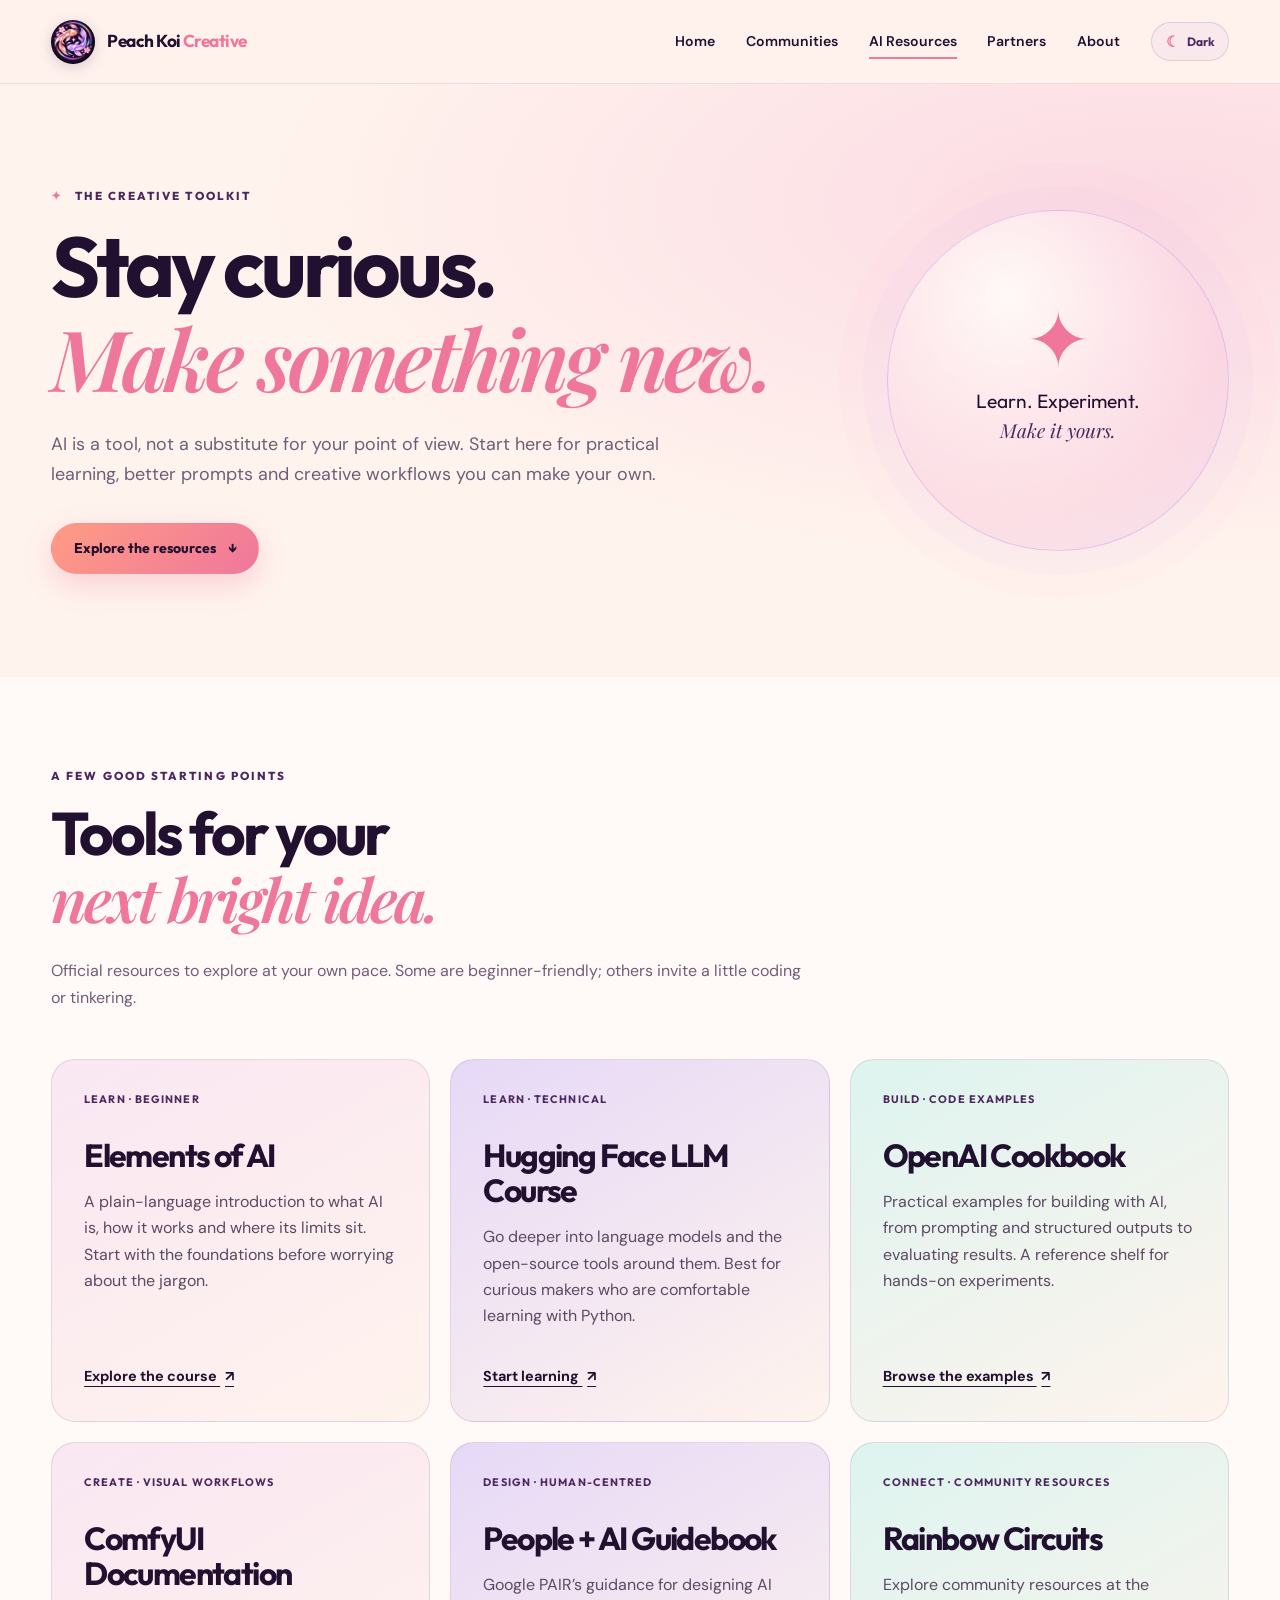
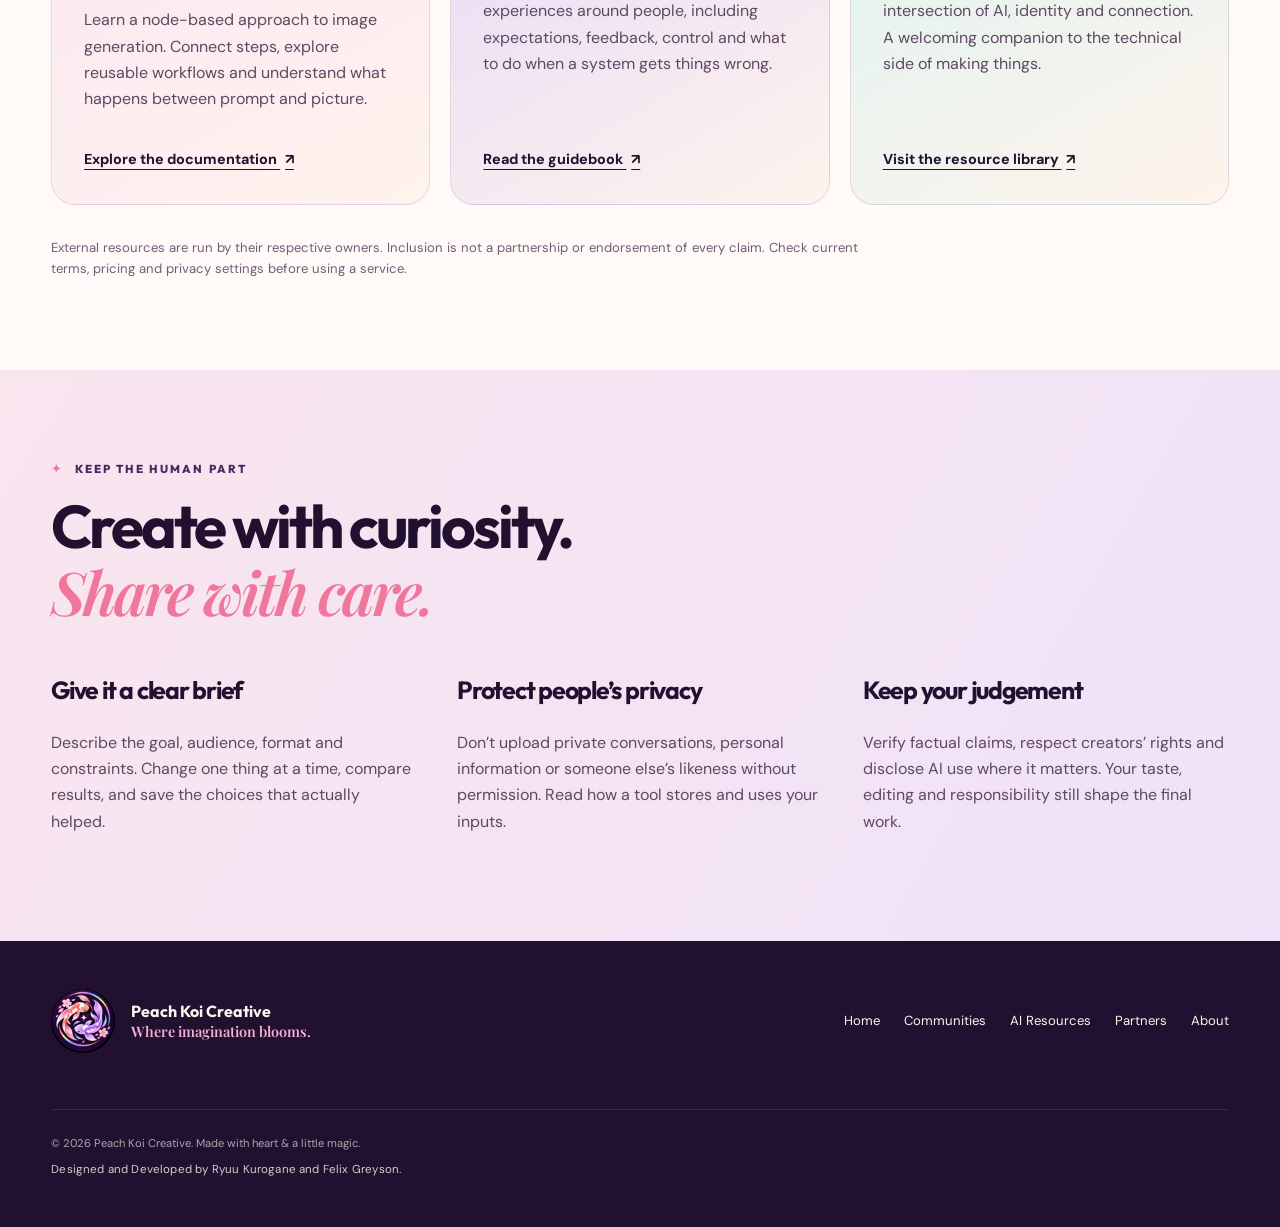
==== ai-resources.html @ c87a922d "Add AI resources and partner pages to the collective site. Remove homepage card numbering and connec" ====
<!doctype html>
<html lang="en">
<head>
  <meta charset="utf-8">
  <meta name="viewport" content="width=device-width, initial-scale=1">
  <meta name="description" content="Explore AI learning, prompting and creative workflow resources selected for curious makers by Peach Koi Creative.">
  <meta name="theme-color" content="#21102f">
  <script>try{document.documentElement.dataset.theme=localStorage.getItem('pk-theme')||(matchMedia('(prefers-color-scheme: dark)').matches?'dark':'light')}catch(e){document.documentElement.dataset.theme='light'}</script>
  <title>AI Resources | Peach Koi Creative</title>
  <link rel="icon" href="assets/images/twin-koi-emblem.jpg" type="image/jpeg">
  <link rel="preconnect" href="https://fonts.googleapis.com">
  <link rel="preconnect" href="https://fonts.gstatic.com" crossorigin>
  <link href="https://fonts.googleapis.com/css2?family=DM+Sans:wght@400;500;600;700&family=Outfit:wght@500;600;700;800&family=Playfair+Display:ital,wght@1,600&display=swap" rel="stylesheet">
  <link rel="stylesheet" href="styles.css">
</head>
<body>
  <a class="skip-link" href="#main">Skip to content</a>
  <div class="site-shell">
    <header class="site-header" data-header>
      <a class="brand" href="index.html" aria-label="Peach Koi Creative home"><img src="assets/images/twin-koi-emblem.jpg" alt="" width="48" height="48"><span>Peach Koi <b>Creative</b></span></a>
      <button class="menu-button" type="button" aria-expanded="false" aria-controls="site-nav" data-menu-button><span class="sr-only">Open navigation</span><span></span><span></span></button>
      <nav id="site-nav" class="site-nav" aria-label="Main navigation" data-nav>
        <a href="index.html">Home</a><a href="communities.html">Communities</a><a class="is-active" aria-current="page" href="ai-resources.html">AI Resources</a><a href="partners.html">Partners</a><a href="index.html#about">About</a><button class="theme-toggle" type="button" data-theme-toggle aria-label="Switch to dark mode"><span data-theme-icon aria-hidden="true">☾</span><span data-theme-label>Dark</span></button>
      </nav>
    </header>
    <main id="main">
      <section class="directory-hero section-pad">
        <div class="directory-intro">
          <p class="eyebrow"><span>✦</span> The creative toolkit</p>
          <h1>Stay curious.<br><em>Make something new.</em></h1>
          <p>AI is a tool, not a substitute for your point of view. Start here for practical learning, better prompts and creative workflows you can make your own.</p>
          <a class="button button-primary" href="#resources">Explore the resources <span aria-hidden="true">↓</span></a>
        </div>
        <div class="directory-emblem" aria-hidden="true"><span>✦</span><p>Learn. Experiment.<br><em>Make it yours.</em></p></div>
      </section>
      <section id="resources" class="resource-section section-pad" aria-labelledby="resource-title">
        <div class="directory-section-heading"><p class="eyebrow">A few good starting points</p><h2 id="resource-title">Tools for your<br><em>next bright idea.</em></h2><p>Official resources to explore at your own pace. Some are beginner-friendly; others invite a little coding or tinkering.</p></div>
        <div class="resource-grid">
          <article class="resource-card"><span class="resource-category">Learn · Beginner</span><h3>Elements of AI</h3><p>A plain-language introduction to what AI is, how it works and where its limits sit. Start with the foundations before worrying about the jargon.</p><a href="https://www.elementsofai.com/" target="_blank" rel="noopener noreferrer">Explore the course <span aria-hidden="true">↗</span><span class="sr-only"> (opens in a new tab)</span></a></article>
          <article class="resource-card"><span class="resource-category">Learn · Technical</span><h3>Hugging Face LLM Course</h3><p>Go deeper into language models and the open-source tools around them. Best for curious makers who are comfortable learning with Python.</p><a href="https://huggingface.co/learn/llm-course/chapter1/1" target="_blank" rel="noopener noreferrer">Start learning <span aria-hidden="true">↗</span><span class="sr-only"> (opens in a new tab)</span></a></article>
          <article class="resource-card"><span class="resource-category">Build · Code examples</span><h3>OpenAI Cookbook</h3><p>Practical examples for building with AI, from prompting and structured outputs to evaluating results. A reference shelf for hands-on experiments.</p><a href="https://cookbook.openai.com/" target="_blank" rel="noopener noreferrer">Browse the examples <span aria-hidden="true">↗</span><span class="sr-only"> (opens in a new tab)</span></a></article>
          <article class="resource-card"><span class="resource-category">Create · Visual workflows</span><h3>ComfyUI Documentation</h3><p>Learn a node-based approach to image generation. Connect steps, explore reusable workflows and understand what happens between prompt and picture.</p><a href="https://docs.comfy.org/" target="_blank" rel="noopener noreferrer">Explore the documentation <span aria-hidden="true">↗</span><span class="sr-only"> (opens in a new tab)</span></a></article>
          <article class="resource-card"><span class="resource-category">Design · Human-centred</span><h3>People + AI Guidebook</h3><p>Google PAIR’s guidance for designing AI experiences around people, including expectations, feedback, control and what to do when a system gets things wrong.</p><a href="https://pair.withgoogle.com/guidebook/" target="_blank" rel="noopener noreferrer">Read the guidebook <span aria-hidden="true">↗</span><span class="sr-only"> (opens in a new tab)</span></a></article>
          <article class="resource-card"><span class="resource-category">Connect · Community resources</span><h3>Rainbow Circuits</h3><p>Explore community resources at the intersection of AI, identity and connection. A welcoming companion to the technical side of making things.</p><a href="https://rainbowcircuits.org/resources/ai/" target="_blank" rel="noopener noreferrer">Visit the resource library <span aria-hidden="true">↗</span><span class="sr-only"> (opens in a new tab)</span></a></article>
        </div>
        <p class="directory-disclaimer">External resources are run by their respective owners. Inclusion is not a partnership or endorsement of every claim. Check current terms, pricing and privacy settings before using a service.</p>
      </section>
      <section class="practice-section section-pad" aria-labelledby="practice-title">
        <p class="eyebrow"><span>✦</span> Keep the human part</p><h2 id="practice-title">Create with curiosity.<br><em>Share with care.</em></h2>
        <div class="practice-grid">
          <article><h3>Give it a clear brief</h3><p>Describe the goal, audience, format and constraints. Change one thing at a time, compare results, and save the choices that actually helped.</p></article>
          <article><h3>Protect people’s privacy</h3><p>Don’t upload private conversations, personal information or someone else’s likeness without permission. Read how a tool stores and uses your inputs.</p></article>
          <article><h3>Keep your judgement</h3><p>Verify factual claims, respect creators’ rights and disclose AI use where it matters. Your taste, editing and responsibility still shape the final work.</p></article>
        </div>
      </section>
    </main>
    <footer class="site-footer section-pad">
      <div class="footer-brand"><img src="assets/images/twin-koi-emblem.jpg" alt="" width="64" height="64"><div><b>Peach Koi Creative</b><span>Where imagination blooms.</span></div></div>
      <div class="footer-links"><a href="index.html">Home</a><a href="communities.html">Communities</a><a href="ai-resources.html">AI Resources</a><a href="partners.html">Partners</a><a href="index.html#about">About</a></div>
      <p>© <span data-year></span> Peach Koi Creative. Made with heart &amp; a little magic.<span class="footer-credit">Designed and Developed by Ryuu Kurogane and Felix Greyson.</span></p>
    </footer>
  </div>
  <script src="script.js"></script>
</body>
</html>
---- styles.css ----
:root {
  --plum: #21102f;
  --aubergine: #4c285f;
  --cream: #fff3ed;
  --peach: #ff9c83;
  --pink: #f6b2d4;
  --wisteria: #c394ea;
  --gold: #ffcb79;
  --mint: #a8f0e6;
  --rose: #ef779c;
  --ink-soft: #725d78;
  --display: "Outfit", sans-serif;
  --serif: "Playfair Display", serif;
  --body: "DM Sans", sans-serif;
  --max: 1320px;
  --pad: clamp(1.25rem, 4vw, 4rem);
}

* { box-sizing: border-box; }
html { scroll-behavior: smooth; }
body { margin: 0; background: var(--plum); color: var(--plum); font-family: var(--body); font-size: 16px; line-height: 1.65; }
img { display: block; max-width: 100%; }
a { color: inherit; }
button, a { -webkit-tap-highlight-color: transparent; }
::selection { background: var(--wisteria); color: var(--plum); }
.site-shell { width: min(100%, 1600px); margin: auto; background: var(--cream); overflow: hidden; }
.section-pad { padding-left: var(--pad); padding-right: var(--pad); }
.sr-only { position: absolute; width: 1px; height: 1px; padding: 0; overflow: hidden; clip: rect(0,0,0,0); white-space: nowrap; border: 0; }
.skip-link { position: fixed; top: 1rem; left: 1rem; z-index: 100; padding: .7rem 1rem; background: white; transform: translateY(-200%); }
.skip-link:focus { transform: none; }

.site-header { position: relative; z-index: 20; height: 84px; padding: 0 var(--pad); display: flex; align-items: center; justify-content: space-between; background: rgba(255,243,237,.94); border-bottom: 1px solid rgba(76,40,95,.1); }
.brand { display: inline-flex; align-items: center; gap: .75rem; text-decoration: none; font-family: var(--display); font-weight: 700; letter-spacing: -.03em; font-size: 1.08rem; }
.brand img { width: 44px; height: 44px; object-fit: cover; border-radius: 50%; box-shadow: 0 3px 14px rgba(76,40,95,.2); }
.brand b { color: var(--rose); }
.site-nav { display: flex; align-items: center; gap: clamp(1rem, 2.4vw, 2.3rem); }
.site-nav a { position: relative; font-size: .88rem; font-weight: 600; text-decoration: none; }
.site-nav a:not(.nav-cta)::after { content: ""; position: absolute; height: 2px; left: 0; right: 100%; bottom: -.35rem; background: var(--rose); transition: right .25s ease; }
.site-nav a:hover::after, .site-nav a.is-active::after { right: 0; }
.nav-cta { padding: .68rem 1rem; color: var(--cream); background: var(--plum); border-radius: 999px; }
.theme-toggle { min-width: 78px; min-height: 39px; padding: .5rem .75rem; display: inline-flex; align-items: center; justify-content: center; gap: .42rem; color: var(--aubergine); background: rgba(195,148,234,.1); border: 1px solid rgba(76,40,95,.14); border-radius: 999px; font: 700 .75rem var(--display); cursor: pointer; transition: color .2s ease, background .2s ease, border-color .2s ease, transform .2s ease; }
.theme-toggle:hover { transform: translateY(-2px); background: rgba(195,148,234,.18); border-color: rgba(76,40,95,.28); }
.theme-toggle:focus-visible { outline: 3px solid var(--rose); outline-offset: 3px; }
.theme-toggle [data-theme-icon] { width: 1rem; color: var(--rose); font-size: .95rem; line-height: 1; }
.menu-button { display: none; background: transparent; border: 0; padding: .5rem; }
.menu-button > span:not(.sr-only) { display: block; width: 24px; height: 2px; margin: 5px; background: var(--plum); transition: .25s ease; }

.eyebrow { margin: 0 0 1rem; color: var(--aubergine); text-transform: uppercase; letter-spacing: .18em; font-family: var(--display); font-size: .72rem; font-weight: 800; }
.eyebrow span { color: var(--rose); margin-right: .45rem; }
h1, h2, h3, p { margin-top: 0; }
h1, h2, h3 { font-family: var(--display); line-height: .98; letter-spacing: -.05em; }
h1 em, h2 em { font-family: var(--serif); font-weight: 600; color: var(--rose); }

.hero { position: relative; min-height: calc(100vh - 84px); min-height: 760px; padding-top: clamp(5rem, 10vh, 8.5rem); padding-bottom: 7rem; display: grid; grid-template-columns: .92fr 1.08fr; gap: clamp(2rem, 5vw, 6rem); align-items: center; background: radial-gradient(circle at 50% 20%, rgba(246,178,212,.25), transparent 25%), var(--cream); }
.hero::before { content: ""; position: absolute; inset: auto 0 0; height: 140px; background: linear-gradient(to top, rgba(195,148,234,.08), transparent); }
.hero-copy { position: relative; z-index: 2; max-width: 650px; padding-left: max(0px, calc((100vw - var(--max)) / 2)); }
.hero h1 { max-width: 760px; margin-bottom: 1.7rem; font-size: clamp(4rem, 7.2vw, 7.4rem); }
.hero-lede { max-width: 550px; color: #5d4963; font-size: clamp(1rem, 1.3vw, 1.2rem); }
.button-row { display: flex; gap: .9rem; margin-top: 2.2rem; flex-wrap: wrap; }
.button { display: inline-flex; align-items: center; justify-content: center; gap: .75rem; min-height: 51px; padding: .75rem 1.35rem; border: 1px solid transparent; border-radius: 999px; font-family: var(--display); font-size: .88rem; font-weight: 700; text-decoration: none; transition: transform .2s ease, box-shadow .2s ease, background .2s ease; }
.button:hover { transform: translateY(-3px); }
.button-primary { background: linear-gradient(135deg, var(--peach), var(--rose)); color: var(--plum); box-shadow: 0 11px 28px rgba(239,119,156,.28); }
.button-ghost { border-color: rgba(76,40,95,.25); }
.button-ghost:hover { background: white; box-shadow: 0 10px 24px rgba(76,40,95,.1); }
.hero-note { position: absolute; right: -1rem; bottom: -5.5rem; display: flex; gap: .8rem; transform: rotate(-4deg); font-family: var(--serif); color: var(--aubergine); line-height: 1.3; }
.sparkle { color: var(--gold); font-size: 1.4rem; }
.hero-art { position: relative; width: min(100%, 740px); justify-self: end; }
.art-frame { position: relative; overflow: hidden; aspect-ratio: 1.34; border-radius: 48% 48% 5rem 5rem; box-shadow: 0 34px 75px rgba(33,16,47,.25); }
.art-frame::after { content: ""; position: absolute; inset: 0; border: 1px solid rgba(255,255,255,.45); border-radius: inherit; }
.art-frame img { width: 100%; height: 100%; object-fit: cover; transform: scale(1.04); }
.floating-seal { position: absolute; left: -3.8rem; bottom: -4rem; width: clamp(115px, 14vw, 185px); aspect-ratio: 1; padding: 7px; background: var(--cream); border-radius: 50%; box-shadow: 0 20px 45px rgba(33,16,47,.28); }
.floating-seal img { width: 100%; height: 100%; object-fit: cover; border-radius: 50%; }
.float-star { position: absolute; color: var(--gold); filter: drop-shadow(0 4px 8px rgba(255,203,121,.4)); }
.star-one { top: -2rem; right: 12%; font-size: 3.2rem; }
.star-two { right: -1rem; bottom: 20%; font-size: 2.3rem; }
.hero-bloom { position: absolute; border-radius: 50%; filter: blur(2px); opacity: .5; }
.bloom-one { width: 220px; height: 220px; top: 7%; left: 36%; background: radial-gradient(circle, var(--pink), transparent 66%); }
.bloom-two { width: 160px; height: 160px; right: -4rem; bottom: 6%; background: radial-gradient(circle, var(--mint), transparent 66%); }
.scroll-cue { position: absolute; z-index: 3; left: var(--pad); bottom: 2rem; display: flex; gap: .8rem; align-items: center; color: var(--ink-soft); font-size: .72rem; font-weight: 600; text-decoration: none; text-transform: uppercase; letter-spacing: .15em; }
.scroll-cue span { position: relative; width: 1px; height: 45px; background: rgba(76,40,95,.25); }
.scroll-cue span::after { content: ""; position: absolute; bottom: 0; left: -2px; width: 5px; height: 5px; background: var(--rose); border-radius: 50%; animation: drift 2s ease-in-out infinite; }
@keyframes drift { 50% { transform: translateY(-35px); } }

.manifesto { padding-top: clamp(6rem, 12vw, 11rem); padding-bottom: clamp(6rem, 12vw, 11rem); background: white; }
.section-kicker { display: flex; align-items: center; gap: 1.2rem; margin-bottom: 4rem; color: var(--ink-soft); }
.section-kicker span { font-family: var(--display); font-size: .75rem; font-weight: 700; }
.section-kicker p { margin: 0; font-family: var(--display); text-transform: uppercase; letter-spacing: .16em; font-size: .72rem; font-weight: 700; }
.section-kicker::after { content: ""; width: 70px; height: 1px; background: var(--pink); }
.manifesto-grid { display: grid; grid-template-columns: 1.25fr .75fr; gap: clamp(3rem, 9vw, 9rem); align-items: end; }
.manifesto h2, .values h2, .preview-copy h2, .closing h2, .collective-note h2 { margin: 0; font-size: clamp(3rem, 5.4vw, 6.2rem); }
.manifesto-copy { max-width: 560px; color: #66566a; font-size: 1.08rem; }
.manifesto-copy p:first-child { color: var(--plum); font-size: 1.25rem; }
.text-link { display: inline-flex; gap: .7rem; align-items: center; margin-top: 1.2rem; color: var(--aubergine); font-weight: 700; text-underline-offset: 5px; text-decoration-color: var(--pink); }

.values { padding-top: clamp(5rem, 9vw, 8rem); padding-bottom: clamp(6rem, 10vw, 10rem); background: var(--cream); }
.section-heading { max-width: 900px; margin-bottom: 4rem; }
.values-grid { display: grid; grid-template-columns: repeat(3, 1fr); gap: 1.25rem; }
.value-card { position: relative; min-height: 410px; padding: 2rem; overflow: hidden; border-radius: 1.75rem; display: flex; flex-direction: column; justify-content: flex-end; box-shadow: inset 0 0 0 1px rgba(76,40,95,.08); }
.value-card::before { content: ""; position: absolute; width: 230px; height: 230px; border: 1px solid rgba(255,255,255,.45); border-radius: 50%; top: -50px; right: -40px; }
.value-icon { position: absolute; top: 2.5rem; right: 2.5rem; font-size: 5.5rem; color: rgba(255,255,255,.6); }
.value-card h3 { position: relative; margin-bottom: 1rem; font-size: 2rem; }
.value-card p { position: relative; max-width: 320px; margin-bottom: 0; color: rgba(33,16,47,.72); }
.value-peach { background: linear-gradient(145deg, #ffc2b0, var(--peach)); }
.value-violet { background: linear-gradient(145deg, #dbc0f4, var(--wisteria)); }
.value-mint { background: linear-gradient(145deg, #d2faf4, var(--mint)); }

.collective-preview { padding-top: clamp(4rem, 8vw, 8rem); padding-bottom: clamp(4rem, 8vw, 8rem); display: grid; grid-template-columns: 1.05fr .95fr; gap: clamp(2rem, 7vw, 7rem); align-items: center; color: var(--cream); background: var(--plum); }
.preview-art { position: relative; }
.preview-art > img { width: 100%; aspect-ratio: 1.28; object-fit: cover; border-radius: 45% 45% 1.5rem 1.5rem; box-shadow: 0 24px 70px rgba(0,0,0,.3); }
.image-caption { position: absolute; right: -2rem; bottom: 1.7rem; padding: 1rem 1.4rem; background: rgba(255,243,237,.92); color: var(--plum); backdrop-filter: blur(8px); border-radius: 1rem; transform: rotate(-3deg); }
.image-caption span, .image-caption em { display: block; }
.image-caption span { font: 700 .7rem var(--display); text-transform: uppercase; letter-spacing: .13em; }
.image-caption em { font: 600 1.1rem var(--serif); color: var(--rose); }
.preview-copy { max-width: 580px; }
.preview-copy .eyebrow { color: var(--pink); }
.preview-copy h2 em { color: var(--peach); }
.preview-copy > p:not(.eyebrow) { max-width: 510px; color: rgba(255,243,237,.73); font-size: 1.08rem; }
.community-mini-list { display: flex; flex-wrap: wrap; gap: .6rem; margin: 1.8rem 0 2rem; }
.community-mini-list span { padding: .35rem .75rem; border: 1px solid rgba(246,178,212,.25); border-radius: 999px; color: var(--pink); font-size: .76rem; }
.button-light { background: var(--cream); color: var(--plum); }

.closing { position: relative; padding-top: clamp(7rem, 13vw, 12rem); padding-bottom: clamp(7rem, 13vw, 12rem); text-align: center; background: radial-gradient(circle at 50% 50%, rgba(246,178,212,.28), transparent 35%), var(--cream); }
.closing::before, .closing::after { content: "✦"; position: absolute; color: var(--wisteria); opacity: .55; }
.closing::before { left: 12%; top: 30%; font-size: 2.5rem; }
.closing::after { right: 14%; bottom: 30%; font-size: 1.7rem; }
.closing-mark { width: 78px; height: 78px; margin: 0 auto 2rem; padding: 4px; background: white; border-radius: 50%; box-shadow: 0 10px 30px rgba(76,40,95,.15); }
.closing-mark img { width: 100%; height: 100%; border-radius: 50%; }
.closing h2 { max-width: 960px; margin: 0 auto 1.5rem; }
.closing > p:not(.eyebrow) { color: var(--ink-soft); }
.closing .button { margin-top: 1.3rem; }

.site-footer { padding-top: 3rem; padding-bottom: 3rem; display: grid; grid-template-columns: 1fr auto; gap: 2rem; align-items: center; color: rgba(255,243,237,.65); background: var(--plum); }
.footer-brand { display: flex; align-items: center; gap: 1rem; color: var(--cream); }
.footer-brand img { border-radius: 50%; }
.footer-brand b, .footer-brand span { display: block; }
.footer-brand b { font: 700 1rem var(--display); }
.footer-brand span { color: var(--pink); font: 600 .9rem var(--serif); }
.footer-links { display: flex; flex-wrap: wrap; gap: 1rem 1.5rem; }
.footer-links a { color: var(--cream); font-size: .82rem; text-decoration: none; }
.site-footer > p { grid-column: 1 / -1; margin: 1.5rem 0 0; padding-top: 1.5rem; border-top: 1px solid rgba(255,255,255,.1); font-size: .7rem; }
.footer-credit { display: block; margin-top: .45rem; color: rgba(255,243,237,.82); font-size: .72rem; letter-spacing: .015em; }

/* Communities */
.communities-hero { position: relative; min-height: 580px; padding-top: clamp(7rem, 13vw, 11rem); padding-bottom: 6rem; display: grid; grid-template-columns: 1.25fr .75fr; gap: 4rem; align-items: end; overflow: hidden; background: linear-gradient(145deg, var(--plum), #321440); color: var(--cream); }
.communities-hero::after { content: ""; position: absolute; width: 340px; height: 340px; border: 1px solid rgba(246,178,212,.13); border-radius: 50%; right: 7%; top: 8%; box-shadow: 0 0 0 50px rgba(195,148,234,.035), 0 0 0 100px rgba(246,178,212,.025); }
.communities-title, .communities-intro { position: relative; z-index: 2; }
.communities-title .eyebrow { color: var(--pink); }
.communities-title h1 { margin: 0; font-size: clamp(4rem, 7.3vw, 7.6rem); }
.communities-title h1 em { color: var(--peach); }
.communities-intro { max-width: 480px; color: rgba(255,243,237,.72); font-size: 1.12rem; }
.hand-note { display: block; margin-top: 2rem; color: var(--pink); font: 600 1.1rem var(--serif); transform: rotate(-3deg); transform-origin: left; }
.community-orbit { position: absolute; border-radius: 50%; filter: blur(2px); }
.orbit-one { width: 300px; height: 300px; background: radial-gradient(circle, rgba(239,119,156,.18), transparent 68%); left: -6%; bottom: -20%; }
.orbit-two { width: 240px; height: 240px; background: radial-gradient(circle, rgba(168,240,230,.1), transparent 68%); right: 22%; top: 10%; }
.community-showcase { padding-top: 1px; padding-bottom: clamp(6rem, 11vw, 10rem); background: #fffaf7; }
.community-feature { display: grid; grid-template-columns: 90px minmax(300px, .92fr) minmax(320px, 1.08fr); gap: clamp(2rem, 5vw, 6rem); align-items: center; min-height: 630px; padding: clamp(5rem, 9vw, 9rem) 0; border-bottom: 1px solid rgba(76,40,95,.12); }
.community-index { height: 75%; display: flex; flex-direction: column; align-items: center; color: var(--ink-soft); }
.community-index span { font: 700 .7rem var(--display); letter-spacing: .16em; }
.community-index i { display: block; flex: 1; width: 1px; min-height: 90px; margin: 1rem 0; background: rgba(76,40,95,.18); }
.community-index small { writing-mode: vertical-rl; transform: rotate(180deg); text-transform: uppercase; letter-spacing: .22em; font: 700 .6rem var(--display); }
.community-visual { position: relative; aspect-ratio: .88; overflow: hidden; display: grid; place-items: center; border-radius: 46% 46% 2rem 2rem; box-shadow: 0 25px 60px rgba(33,16,47,.16); }
.community-visual::before { content: ""; position: absolute; inset: 1.1rem; border: 1px solid rgba(255,255,255,.25); border-radius: inherit; }
.community-visual::after { content: "✦  ·  ✧  ·  ✦"; position: absolute; left: 50%; bottom: 1.6rem; transform: translateX(-50%); white-space: nowrap; color: rgba(255,255,255,.55); letter-spacing: .6rem; font-size: .7rem; }
.community-rainbow { --community-accent: #6d5dcc; }
.community-clover { --community-accent: #2d817d; }
.community-unbinary { --community-accent: #8957a5; }
.community-wayward { --community-accent: #9a6731; }
.community-transmasc { --community-accent: #278ba8; }
.visual-rainbow { background: linear-gradient(145deg, #443175, #1f1542); }
.visual-clover { background: linear-gradient(145deg, #173b58, #08182c 72%); }
.visual-unbinary { background: linear-gradient(145deg, #f0bdde, #8256a0 62%, #3c2458); }
.visual-wayward { background: linear-gradient(145deg, #254452, #071923 58%, #24151e); }
.visual-transmasc { background: linear-gradient(145deg, #b8edf4 0%, #6cc9dd 35%, #f7c6d8 68%, #486c9b 100%); }
.visual-glow { position: absolute; width: 70%; height: 70%; border-radius: 50%; filter: blur(35px); opacity: .45; background: var(--pink); }
.visual-clover .visual-glow { background: var(--mint); }
.visual-unbinary .visual-glow { background: var(--wisteria); }
.visual-wayward .visual-glow { background: var(--gold); }
.visual-transmasc .visual-glow { background: white; }
.visual-word { position: absolute; z-index: 1; bottom: 12%; right: 8%; color: rgba(255,255,255,.07); font: 800 clamp(5rem, 10vw, 9rem)/1 var(--display); letter-spacing: -.08em; }
.community-logo { position: relative; z-index: 2; display: block; width: 74%; height: auto; object-fit: contain; filter: drop-shadow(0 18px 30px rgba(7,10,25,.32)); }
.community-logo-rc { width: 78%; filter: drop-shadow(0 16px 25px rgba(10,4,30,.28)); }
.community-logo-round { border-radius: 50%; box-shadow: 0 18px 38px rgba(5,12,28,.34); }
.transmasc-mark { position: relative; z-index: 2; width: 55%; aspect-ratio: 1; }
.transmasc-mark { border: 3px solid rgba(255,255,255,.82); border-radius: 50%; box-shadow: 0 0 42px rgba(255,255,255,.35), inset 0 0 30px rgba(255,255,255,.18); }
.transmasc-mark span { position: absolute; inset: 22%; border: 2px solid white; border-radius: 50%; background: rgba(72,108,155,.2); }
.transmasc-mark i { position: absolute; width: 46%; height: 3px; right: -20%; top: 16%; background: white; transform: rotate(-45deg); transform-origin: left center; box-shadow: 0 0 14px rgba(255,255,255,.5); }
.transmasc-mark i::before, .transmasc-mark i::after { content: ""; position: absolute; width: 18px; height: 3px; right: -2px; background: white; transform-origin: right center; }
.transmasc-mark i::before { transform: rotate(45deg); }
.transmasc-mark i::after { transform: rotate(-45deg); }
.transmasc-mark b { position: absolute; left: 50%; top: 50%; transform: translate(-50%,-50%); color: white; font-size: 2rem; }
.community-content { max-width: 560px; }
.community-type { margin-bottom: 1rem; color: var(--community-accent, var(--rose)); text-transform: uppercase; letter-spacing: .17em; font: 800 .7rem var(--display); }
.community-content h2 { margin-bottom: 1.5rem; font-size: clamp(3.5rem, 6vw, 6.5rem); }
.community-transmasc h2 { font-size: clamp(3.2rem, 5.5vw, 6rem); }
.community-content > p:not(.community-type) { color: #6a586e; font-size: 1.08rem; }
.community-tags { display: flex; flex-wrap: wrap; gap: .5rem; list-style: none; padding: 0; margin: 1.7rem 0 2.2rem; }
.community-tags li { padding: .34rem .7rem; border: 1px solid color-mix(in srgb, var(--community-accent, var(--aubergine)) 28%, transparent); border-radius: 999px; color: var(--community-accent, var(--aubergine)); background: color-mix(in srgb, var(--community-accent, var(--cream)) 7%, white); font-size: .72rem; font-weight: 600; }
.community-link { display: inline-flex; gap: .8rem; align-items: center; color: var(--community-accent, var(--plum)); font-family: var(--display); font-weight: 700; text-decoration-thickness: 1px; text-underline-offset: 5px; text-decoration-color: color-mix(in srgb, var(--community-accent, var(--pink)) 55%, transparent); }
.community-link-muted { color: var(--ink-soft); text-decoration: none; font-family: var(--serif); }
.collective-note { padding-top: clamp(6rem, 10vw, 10rem); padding-bottom: clamp(6rem, 10vw, 10rem); display: grid; grid-template-columns: minmax(220px, .55fr) 1.45fr; gap: clamp(3rem, 8vw, 8rem); align-items: center; background: var(--pink); }
.collective-note img { width: 100%; aspect-ratio: 1; object-fit: cover; border-radius: 50%; box-shadow: 0 25px 60px rgba(76,40,95,.2); }
.collective-note > div { max-width: 800px; }
.collective-note h2 em { color: var(--aubergine); }
.collective-note > div > p:last-child { max-width: 630px; margin-top: 2rem; color: rgba(33,16,47,.7); font-size: 1.08rem; }

.reveal { opacity: 0; transform: translateY(26px); transition: opacity .7s ease, transform .7s cubic-bezier(.2,.7,.2,1); }
.reveal-delay-sm { transition-delay: .1s; }.reveal-delay { transition-delay: .2s; }
.reveal.is-visible { opacity: 1; transform: none; }
@media (prefers-reduced-motion: reduce) { html { scroll-behavior: auto; } .reveal { opacity: 1; transform: none; transition: none; } .scroll-cue span::after { animation: none; } }

@media (max-width: 960px) {
  .site-header { height: 74px; }
  .menu-button { display: block; position: relative; z-index: 3; }
  .site-nav { position: absolute; inset: 74px 0 auto; padding: 1.5rem var(--pad) 2rem; display: none; flex-direction: column; align-items: stretch; gap: 1.2rem; background: var(--cream); box-shadow: 0 18px 35px rgba(33,16,47,.12); }
  .site-nav.is-open { display: flex; }
  .site-nav .nav-cta { text-align: center; }
  .menu-button[aria-expanded="true"] span:nth-child(2) { transform: translateY(3.5px) rotate(45deg); }
  .menu-button[aria-expanded="true"] span:nth-child(3) { transform: translateY(-3.5px) rotate(-45deg); }
  .hero { min-height: auto; grid-template-columns: 1fr; padding-top: 5rem; padding-bottom: 8rem; }
  .hero-copy { padding-left: 0; }
  .hero-art { width: 88%; margin-top: 2rem; }
  .hero-note { position: static; margin-top: 2.5rem; }
  .floating-seal { left: -1.5rem; bottom: -2.5rem; }
  .scroll-cue { display: none; }
  .manifesto-grid, .collective-preview, .communities-hero { grid-template-columns: 1fr; }
  .manifesto-copy { margin-left: auto; }
  .values-grid { grid-template-columns: 1fr 1fr; }
  .value-card:last-child { grid-column: 1 / -1; min-height: 320px; }
  .collective-preview { padding-top: 7rem; }
  .preview-art { width: 90%; }
  .preview-copy { padding-top: 2rem; }
  .communities-hero { min-height: 640px; gap: 2rem; }
  .communities-intro { margin-left: auto; }
  .community-feature { grid-template-columns: 55px 1fr; gap: 2rem; }
  .community-visual { grid-column: 2; max-width: 560px; }
  .community-content { grid-column: 2; }
  .community-index { grid-row: 1 / 3; }
}

@media (max-width: 640px) {
  :root { --pad: 1.15rem; }
  .brand span { font-size: .96rem; }
  .brand img { width: 39px; height: 39px; }
  .hero { padding-top: 4.2rem; }
  .hero h1 { font-size: clamp(3.4rem, 18vw, 5.1rem); }
  .hero-art { width: 100%; }
  .art-frame { border-radius: 44% 44% 2.5rem 2.5rem; aspect-ratio: 1.04; }
  .floating-seal { width: 110px; }
  .manifesto-grid { gap: 2.5rem; }
  .manifesto h2, .values h2, .preview-copy h2, .closing h2, .collective-note h2 { font-size: clamp(2.8rem, 14vw, 4.2rem); }
  .values-grid { grid-template-columns: 1fr; }
  .value-card, .value-card:last-child { grid-column: auto; min-height: 340px; }
  .preview-art { width: 100%; }
  .image-caption { right: .5rem; bottom: -1.5rem; }
  .site-footer { grid-template-columns: 1fr; }
  .footer-links { flex-wrap: wrap; }
  .communities-hero { min-height: 580px; padding-top: 6rem; }
  .communities-title h1 { font-size: clamp(3.5rem, 17vw, 5.3rem); }
  .community-feature { grid-template-columns: 1fr; padding: 5rem 0; }
  .community-index { height: auto; grid-row: auto; flex-direction: row; justify-content: flex-start; }
  .community-index i { flex: 0 0 50px; min-height: 1px; height: 1px; margin: 0 .8rem; }
  .community-index small { writing-mode: horizontal-tb; transform: none; }
  .community-visual, .community-content { grid-column: 1; }
  .community-content h2 { font-size: clamp(3.4rem, 17vw, 5rem); }
  .collective-note { grid-template-columns: 1fr; }
  .collective-note img { width: 65%; max-width: 300px; margin: auto; }
}

/* Dark theme */
html[data-theme="dark"] { color-scheme: dark; }
html[data-theme="dark"] body { background: #09040e; color: #fff3ed; }
html[data-theme="dark"] .site-shell { background: #14091f; }
html[data-theme="dark"] .skip-link { color: #14091f; background: var(--cream); }
html[data-theme="dark"] .site-header { color: var(--cream); background: rgba(20,9,31,.95); border-bottom-color: rgba(246,178,212,.13); box-shadow: 0 10px 34px rgba(0,0,0,.12); }
html[data-theme="dark"] .brand img { box-shadow: 0 3px 18px rgba(195,148,234,.28); }
html[data-theme="dark"] .site-nav a { color: var(--cream); }
html[data-theme="dark"] .nav-cta { color: #21102f; background: linear-gradient(135deg, var(--peach), var(--pink)); }
html[data-theme="dark"] .theme-toggle { color: var(--pink); background: rgba(195,148,234,.12); border-color: rgba(246,178,212,.22); }
html[data-theme="dark"] .theme-toggle:hover { background: rgba(195,148,234,.22); border-color: rgba(246,178,212,.38); }
html[data-theme="dark"] .theme-toggle [data-theme-icon] { color: var(--gold); }
html[data-theme="dark"] .menu-button > span:not(.sr-only) { background: var(--cream); }
html[data-theme="dark"] h1,
html[data-theme="dark"] h2,
html[data-theme="dark"] h3 { color: var(--cream); }
html[data-theme="dark"] .eyebrow { color: var(--pink); }

html[data-theme="dark"] .hero { background: radial-gradient(circle at 42% 18%, rgba(239,119,156,.18), transparent 29%), radial-gradient(circle at 100% 80%, rgba(168,240,230,.08), transparent 28%), #14091f; }
html[data-theme="dark"] .hero::before { background: linear-gradient(to top, rgba(195,148,234,.08), transparent); }
html[data-theme="dark"] .hero-lede { color: #d8c7dd; }
html[data-theme="dark"] .button-ghost { color: var(--cream); border-color: rgba(246,178,212,.28); }
html[data-theme="dark"] .button-ghost:hover { background: rgba(246,178,212,.1); box-shadow: 0 10px 24px rgba(0,0,0,.2); }
html[data-theme="dark"] .hero-note { color: var(--pink); }
html[data-theme="dark"] .floating-seal { background: #21102f; box-shadow: 0 20px 45px rgba(0,0,0,.42); }
html[data-theme="dark"] .scroll-cue { color: #bfaec5; }
html[data-theme="dark"] .scroll-cue span { background: rgba(246,178,212,.25); }

html[data-theme="dark"] .manifesto { background: #1a0d26; }
html[data-theme="dark"] .section-kicker { color: #bba8c1; }
html[data-theme="dark"] .manifesto-copy { color: #cdbdd2; }
html[data-theme="dark"] .manifesto-copy p:first-child { color: var(--cream); }
html[data-theme="dark"] .text-link { color: var(--pink); }

html[data-theme="dark"] .values { background: #14091f; }
html[data-theme="dark"] .value-card { color: var(--cream); box-shadow: inset 0 0 0 1px rgba(255,255,255,.1), 0 18px 46px rgba(0,0,0,.17); }
html[data-theme="dark"] .value-card p { color: rgba(255,243,237,.72); }
html[data-theme="dark"] .value-peach { background: linear-gradient(145deg, #743344, #3c182e 72%); }
html[data-theme="dark"] .value-violet { background: linear-gradient(145deg, #55346f, #2a173d 72%); }
html[data-theme="dark"] .value-mint { background: linear-gradient(145deg, #24585c, #152f3c 72%); }
html[data-theme="dark"] .value-icon { color: rgba(255,255,255,.18); }

html[data-theme="dark"] .collective-preview { background: #0e0717; }
html[data-theme="dark"] .image-caption { color: var(--cream); background: rgba(33,16,47,.9); border: 1px solid rgba(246,178,212,.16); }
html[data-theme="dark"] .button-light { color: #21102f; background: var(--cream); }

html[data-theme="dark"] .closing { background: radial-gradient(circle at 50% 50%, rgba(239,119,156,.17), transparent 38%), #180b24; }
html[data-theme="dark"] .closing-mark { background: #21102f; box-shadow: 0 10px 30px rgba(0,0,0,.35); }
html[data-theme="dark"] .closing > p:not(.eyebrow) { color: #c9b8ce; }
html[data-theme="dark"] .site-footer { background: #09040e; }

html[data-theme="dark"] .communities-hero { background: linear-gradient(145deg, #100719, #291038); }
html[data-theme="dark"] .community-showcase { background: #14091f; }
html[data-theme="dark"] .community-feature { border-bottom-color: rgba(246,178,212,.11); }
html[data-theme="dark"] .community-index { color: #ab97b2; }
html[data-theme="dark"] .community-index i { background: rgba(246,178,212,.18); }
html[data-theme="dark"] .community-visual { box-shadow: 0 25px 65px rgba(0,0,0,.35); }
html[data-theme="dark"] .community-content > p:not(.community-type) { color: #cdbdd2; }
html[data-theme="dark"] .community-rainbow { --community-accent: #b9a8ff; }
html[data-theme="dark"] .community-clover { --community-accent: #84e2d6; }
html[data-theme="dark"] .community-unbinary { --community-accent: #d9a6f2; }
html[data-theme="dark"] .community-wayward { --community-accent: #efbd76; }
html[data-theme="dark"] .community-transmasc { --community-accent: #83dced; }
html[data-theme="dark"] .community-tags li { background: color-mix(in srgb, var(--community-accent) 10%, #14091f); border-color: color-mix(in srgb, var(--community-accent) 36%, transparent); }
html[data-theme="dark"] .collective-note { color: var(--cream); background: linear-gradient(135deg, #5b2147, #32173f 58%, #1c263d); }
html[data-theme="dark"] .collective-note h2 em { color: var(--pink); }
html[data-theme="dark"] .collective-note > div > p:last-child { color: rgba(255,243,237,.72); }

@media (max-width: 960px) {
  html[data-theme="dark"] .site-nav { background: #180b24; box-shadow: 0 18px 35px rgba(0,0,0,.3); }
  .theme-toggle { width: 100%; }
}

@media (prefers-reduced-motion: no-preference) {
  body, .site-shell, .site-header, .hero, .manifesto, .values, .closing, .community-showcase, .collective-note, .site-footer, .site-nav, .value-card { transition: background-color .28s ease, background .28s ease, color .28s ease, border-color .28s ease; }
}

/* Resource library and partner profiles */
.directory-hero { display: grid; grid-template-columns: 1.5fr .65fr; gap: 3rem; align-items: center; padding-top: clamp(4rem, 8vw, 8rem); padding-bottom: clamp(4rem, 8vw, 8rem); background: radial-gradient(ellipse at 90% 20%, #f6b2d460, transparent 55%), var(--cream); }
.directory-intro { max-width: 900px; }
.directory-intro h1 { font-size: clamp(3.5rem, 6.6vw, 7rem); line-height: 1.07; margin-bottom: 1.5rem; }
.directory-intro > p:not(.eyebrow) { max-width: 55ch; color: var(--ink-soft); font-size: 1.12rem; }
.directory-intro .button { margin-top: 1rem; }
.directory-emblem { aspect-ratio: 1; display: flex; flex-direction: column; align-items: center; justify-content: center; text-align: center; border-radius: 50%; border: 1px solid #c394ea66; box-shadow: 0 0 0 1.5rem #c394ea0c, 0 0 0 3rem #f6b2d40d; background: radial-gradient(circle at 35% 25%, #fff9f6, #f6b2d447 65%, #c394ea30); }
.directory-emblem > span { color: var(--rose); font-size: clamp(3rem, 6vw, 6rem); line-height: 1.2; }
.directory-emblem p { font-family: var(--display); font-size: clamp(1rem, 1.5vw, 1.6rem); line-height: 1.5; }
.directory-emblem em { font-family: var(--serif); color: var(--aubergine); }
.resource-section, .partner-section { padding-block: clamp(4rem, 7vw, 7rem); background: #fffaf7; }
.directory-section-heading { max-width: 750px; margin-bottom: 3rem; }
.directory-section-heading h2, .practice-section h2 { font-size: clamp(2.6rem, 4.7vw, 5rem); line-height: 1.08; margin-bottom: 1.5rem; }
.directory-section-heading > p:last-child, .directory-disclaimer { color: var(--ink-soft); }
.resource-grid { display: grid; grid-template-columns: repeat(3, minmax(0, 1fr)); gap: 1.25rem; }
.resource-card { padding: clamp(1.4rem, 2.5vw, 2.3rem); border: 1px solid #4c285f20; border-radius: 1.5rem; display: flex; flex-direction: column; background: linear-gradient(150deg, #f9e7f2, #fff3ed); }
.resource-card:nth-child(3n + 2) { background: linear-gradient(150deg, #e6d9f7, #fff3ed); }
.resource-card:nth-child(3n) { background: linear-gradient(150deg, #ddf4ef, #fff3ed); }
.resource-category { font: 700 .68rem var(--display); letter-spacing: .1em; text-transform: uppercase; color: var(--aubergine); margin-bottom: 2rem; }
.resource-card h3 { font-size: clamp(1.65rem, 2.5vw, 2.3rem); line-height: 1.1; margin-bottom: 1rem; }
.resource-card p { color: #5d4963; }
.resource-card a { margin-top: auto; padding-top: 1.2rem; font-size: .9rem; font-weight: 700; text-underline-offset: .3rem; }
.resource-card a span[aria-hidden] { margin-left: .3rem; }
.directory-disclaimer { max-width: 90ch; font-size: .82rem; margin: 2rem 0 0; }
.practice-section { padding-block: clamp(4rem, 7vw, 7rem); background: linear-gradient(120deg, #f9e5ee, #efe2f8); }
.practice-grid { display: grid; grid-template-columns: repeat(3, minmax(0, 1fr)); gap: 2.5rem; margin-top: 3rem; }
.practice-grid h3 { font-size: 1.55rem; line-height: 1.2; }
.practice-grid p, .practice-lede { color: #5d4963; }
.practice-lede { max-width: 65ch; }
.partner-profile { display: grid; grid-template-columns: .85fr 1.15fr; gap: clamp(2.5rem, 6vw, 6rem); align-items: center; }
.partner-monogram { aspect-ratio: .95; border-radius: 45% 45% 2rem 2rem; padding: 2rem; display: flex; flex-direction: column; justify-content: center; align-items: center; text-align: center; color: var(--cream); background: radial-gradient(circle at 25% 25%, #c394ea88, transparent 50%), linear-gradient(135deg, #4c285f, #21102f); box-shadow: inset 0 0 0 1px #c394ea77; }
.partner-monogram > span { font: 600 italic clamp(5rem, 14vw, 12rem) var(--serif); line-height: 1.25; color: var(--pink); }
.partner-monogram small { max-width: 24ch; font-family: var(--display); font-size: .8rem; letter-spacing: .12em; text-transform: uppercase; }
.partner-copy h2 { font-size: clamp(3rem, 5vw, 5.5rem); margin-bottom: 1.5rem; }
.partner-copy p:not(.eyebrow) { color: #5d4963; }
.partner-copy .partner-lede { font-size: 1.35rem; line-height: 1.4; font-family: var(--display); }
.partner-tags { display: flex; flex-wrap: wrap; gap: .5rem; list-style: none; padding: 0; margin: 1.8rem 0 2rem; }
.partner-tags li { border-radius: 999px; padding: .35rem .8rem; font-size: .78rem; border: 1px solid #4c285f25; color: var(--aubergine); background: #c394ea18; }
.directory-hero a:focus-visible, .resource-section a:focus-visible, .partner-section a:focus-visible { outline: 3px solid var(--rose); outline-offset: 5px; }
html[data-theme="dark"] .directory-hero { background: radial-gradient(ellipse at 90% 20%, #70355260, transparent 55%), #14091f; }
html[data-theme="dark"] .directory-intro > p:not(.eyebrow), html[data-theme="dark"] .directory-section-heading > p:last-child, html[data-theme="dark"] .directory-disclaimer { color: #cdbdd3; }
html[data-theme="dark"] .directory-emblem { background: radial-gradient(circle at 35% 25%, #4c285f, #21102f); }
html[data-theme="dark"] .directory-emblem em { color: var(--pink); }
html[data-theme="dark"] .resource-section, html[data-theme="dark"] .partner-section { background: #1b0e27; }
html[data-theme="dark"] .resource-card { background: linear-gradient(150deg, #3c2139, #24132f); border-color: #c394ea35; }
html[data-theme="dark"] .resource-card:nth-child(3n + 2) { background: linear-gradient(150deg, #34224c, #24132f); }
html[data-theme="dark"] .resource-card:nth-child(3n) { background: linear-gradient(150deg, #1c3839, #24132f); }
html[data-theme="dark"] .resource-category, html[data-theme="dark"] .resource-card a { color: var(--pink); }
html[data-theme="dark"] .resource-card p, html[data-theme="dark"] .practice-grid p, html[data-theme="dark"] .practice-lede, html[data-theme="dark"] .partner-copy p:not(.eyebrow) { color: #d3c4d9; }
html[data-theme="dark"] .practice-section { background: linear-gradient(120deg, #321b32, #271633); }
html[data-theme="dark"] .partner-tags li { color: var(--pink); border-color: #c394ea55; }
@media (max-width: 1100px) and (min-width: 961px) { .site-nav { gap: 1rem; } }
@media (max-width: 960px) {
  .directory-hero { grid-template-columns: 1fr; }
  .directory-emblem { display: none; }
  .resource-grid { grid-template-columns: repeat(2, minmax(0, 1fr)); }
  .partner-profile { gap: 2rem; }
  .practice-grid { gap: 1.5rem; }
}
@media (max-width: 640px) {
  .directory-intro h1 { font-size: clamp(3rem, 12vw, 4.7rem); }
  .resource-grid, .practice-grid, .partner-profile { grid-template-columns: 1fr; }
  .partner-monogram { max-width: 360px; width: 100%; justify-self: center; }
  .partner-monogram > span { font-size: 7rem; }
  .resource-category { margin-bottom: 1.25rem; }
  .partner-copy h2 { font-size: 3rem; }
}
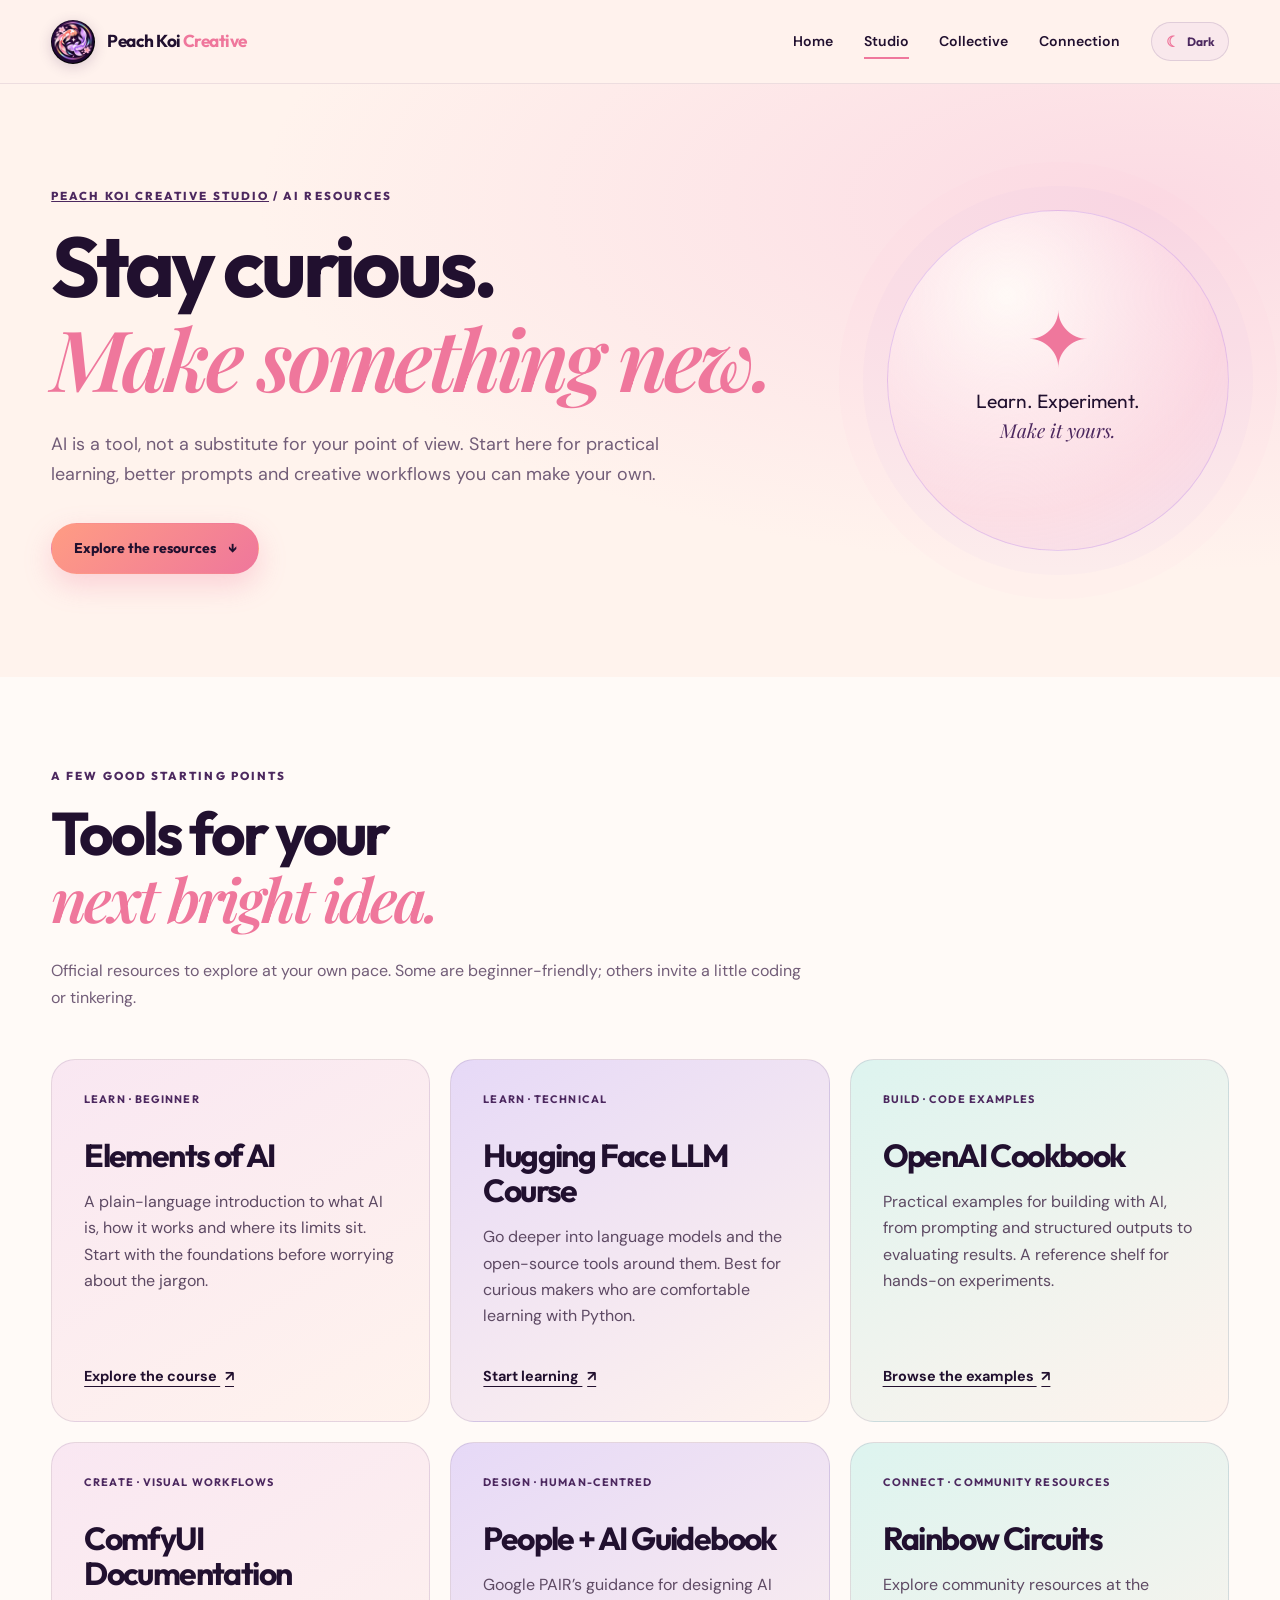
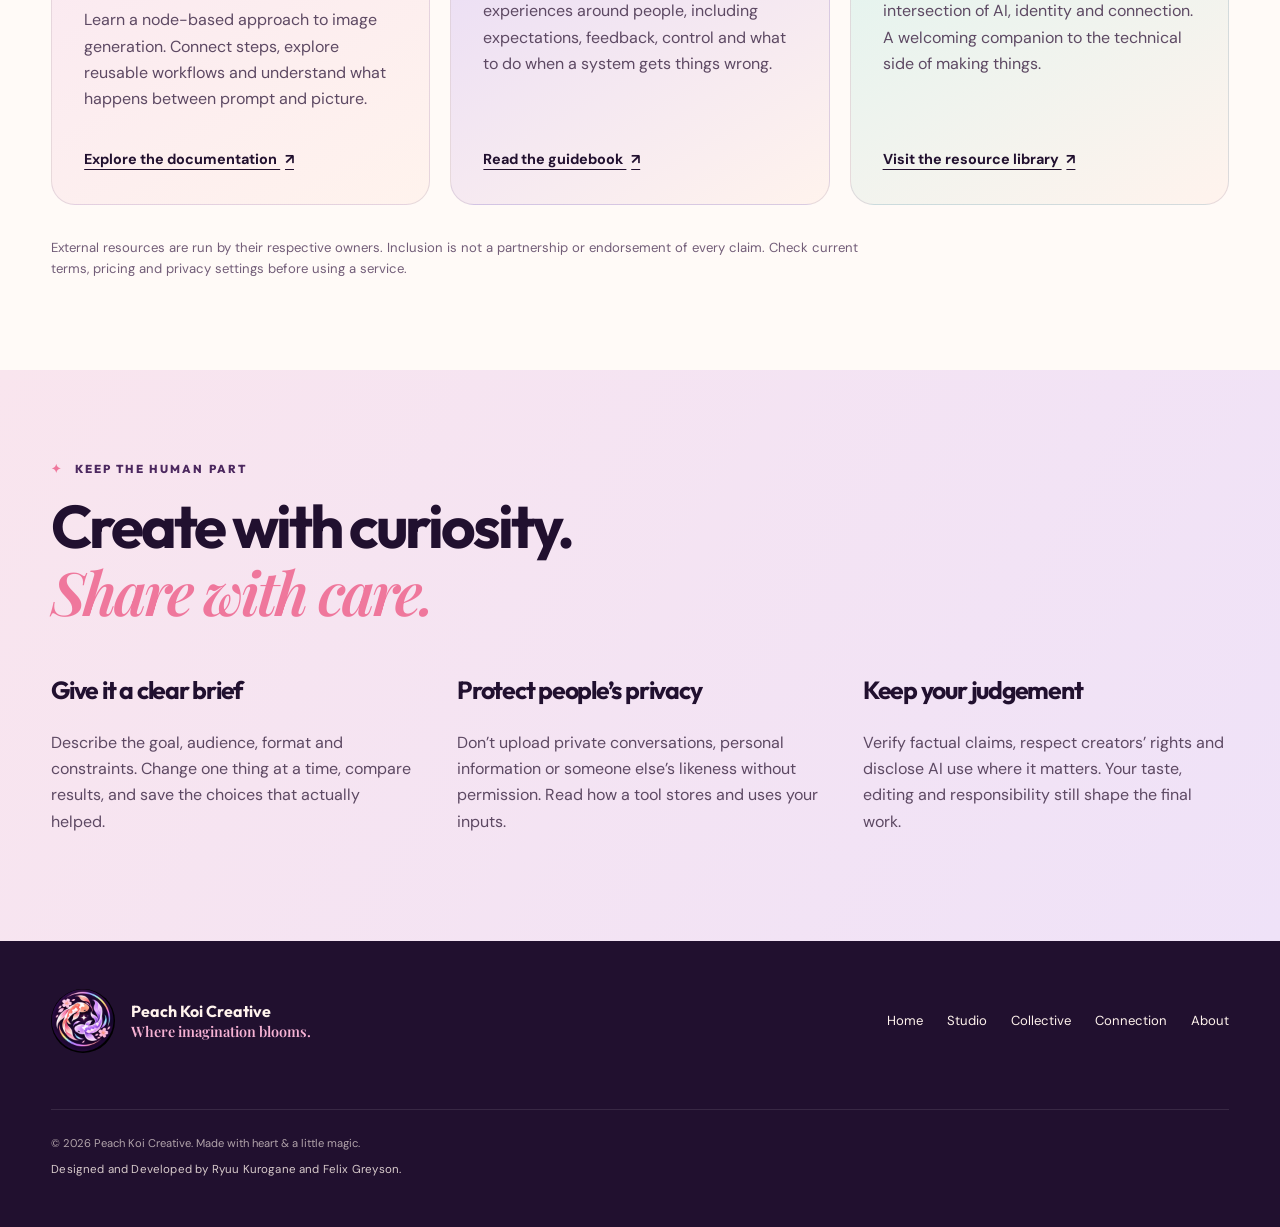
==== commit 84a175d6: "Organise PKC into Studio, Collective and Connection. Add membership guidance and published Google ap" ====
--- a/ai-resources.html
+++ b/ai-resources.html
@@ -20,13 +20,13 @@
       <a class="brand" href="index.html" aria-label="Peach Koi Creative home"><img src="assets/images/twin-koi-emblem.jpg" alt="" width="48" height="48"><span>Peach Koi <b>Creative</b></span></a>
       <button class="menu-button" type="button" aria-expanded="false" aria-controls="site-nav" data-menu-button><span class="sr-only">Open navigation</span><span></span><span></span></button>
       <nav id="site-nav" class="site-nav" aria-label="Main navigation" data-nav>
-        <a href="index.html">Home</a><a href="communities.html">Communities</a><a class="is-active" aria-current="page" href="ai-resources.html">AI Resources</a><a href="partners.html">Partners</a><a href="index.html#about">About</a><button class="theme-toggle" type="button" data-theme-toggle aria-label="Switch to dark mode"><span data-theme-icon aria-hidden="true">☾</span><span data-theme-label>Dark</span></button>
+        <a href="index.html">Home</a><a class="is-active" href="studio.html">Studio</a><a href="communities.html">Collective</a><a href="connection.html">Connection</a><button class="theme-toggle" type="button" data-theme-toggle aria-label="Switch to dark mode"><span data-theme-icon aria-hidden="true">☾</span><span data-theme-label>Dark</span></button>
       </nav>
     </header>
     <main id="main">
       <section class="directory-hero section-pad">
         <div class="directory-intro">
-          <p class="eyebrow"><span>✦</span> The creative toolkit</p>
+          <p class="eyebrow"><a href="studio.html">Peach Koi Creative Studio</a> / AI Resources</p>
           <h1>Stay curious.<br><em>Make something new.</em></h1>
           <p>AI is a tool, not a substitute for your point of view. Start here for practical learning, better prompts and creative workflows you can make your own.</p>
           <a class="button button-primary" href="#resources">Explore the resources <span aria-hidden="true">↓</span></a>
@@ -56,7 +56,7 @@
     </main>
     <footer class="site-footer section-pad">
       <div class="footer-brand"><img src="assets/images/twin-koi-emblem.jpg" alt="" width="64" height="64"><div><b>Peach Koi Creative</b><span>Where imagination blooms.</span></div></div>
-      <div class="footer-links"><a href="index.html">Home</a><a href="communities.html">Communities</a><a href="ai-resources.html">AI Resources</a><a href="partners.html">Partners</a><a href="index.html#about">About</a></div>
+      <div class="footer-links"><a href="index.html">Home</a><a href="studio.html">Studio</a><a href="communities.html">Collective</a><a href="connection.html">Connection</a><a href="index.html#about">About</a></div>
       <p>© <span data-year></span> Peach Koi Creative. Made with heart &amp; a little magic.<span class="footer-credit">Designed and Developed by Ryuu Kurogane and Felix Greyson.</span></p>
     </footer>
   </div>
--- a/styles.css
+++ b/styles.css
@@ -344,6 +344,42 @@
 }
 
 /* Resource library and partner profiles */
+[hidden] { display: none !important; }
+.google-form-panel h3 { font-size: 1.8rem; line-height: 1.15; }
+.google-form-frame { width: 100%; height: 1500px; border: 0; margin-top: 1.5rem; background: white; border-radius: .75rem; }
+.google-form-panel .button-row { align-items: center; margin-top: 1rem; }
+.google-form-panel .text-link { font-size: .82rem; }
+.connection-section { display: grid; grid-template-columns: .85fr 1.15fr; gap: clamp(2rem, 5vw, 5rem); align-items: start; padding-block: clamp(4rem, 7vw, 7rem); background: #fffaf7; }
+.connection-contact { background: #f8eaf2; }
+.connection-intro h2 { font-size: clamp(2.8rem, 4.5vw, 5rem); line-height: 1.08; margin-bottom: 1.5rem; }
+.connection-intro > p:not(.eyebrow) { color: var(--ink-soft); max-width: 50ch; }
+.connection-form { padding: clamp(1.3rem, 3vw, 2.5rem); background: var(--cream); border: 1px solid #4c285f25; border-radius: 1.5rem; }
+.connection-form fieldset { padding: 0; margin: 0; border: 0; min-width: 0; }
+.connection-form legend { font: 700 1.5rem var(--display); padding: 0; margin-bottom: 1rem; }
+.connection-form label { display: block; margin-top: 1.2rem; margin-bottom: .4rem; font-weight: 600; font-size: .9rem; }
+.connection-form label > span { font-weight: 400; }
+.connection-form input:not([type="checkbox"]), .connection-form select, .connection-form textarea { display: block; width: 100%; min-height: 46px; padding: .7rem .85rem; color: var(--plum); background: #fffaf7; border: 1px solid #4c285f55; border-radius: .6rem; font: inherit; font-size: 1rem; }
+.connection-form textarea { resize: vertical; }
+.connection-form :is(input, select, textarea, button):focus-visible { outline: 3px solid var(--rose); outline-offset: 3px; }
+.connection-form .form-check { display: flex; align-items: start; gap: .7rem; font-size: .85rem; line-height: 1.5; }
+.form-check input { flex-shrink: 0; width: 18px; height: 18px; margin-top: .15rem; accent-color: var(--aubergine); }
+.connection-form .button { margin-top: 1.4rem; cursor: pointer; }
+.connection-form .button:disabled { cursor: not-allowed; opacity: .55; }
+.form-note, .form-status { font-size: .82rem; color: var(--ink-soft); line-height: 1.6; }
+.form-note { margin: .45rem 0 0; }
+.form-status { margin: 1.3rem 0 0; }
+.form-trap { position: absolute; width: 1px; height: 1px; overflow: hidden; clip-path: inset(50%); }
+.collective-rules { display: grid; grid-template-columns: repeat(2, minmax(0, 1fr)); gap: 2rem 3.5rem; list-style: none; padding: 0; margin: 3rem 0 0; }
+.collective-rules li { border-top: 1px solid #4c285f30; padding-top: 1.4rem; }
+.collective-rules h3 { font-size: 1.55rem; line-height: 1.2; }
+.collective-rules p { color: #5d4963; }
+html[data-theme="dark"] .connection-section { background: #1b0e27; }
+html[data-theme="dark"] .connection-contact { background: #25132c; }
+html[data-theme="dark"] .connection-form { background: #24132f; border-color: #c394ea55; }
+html[data-theme="dark"] .connection-form :is(input:not([type="checkbox"]), select, textarea) { color: var(--cream); background: #14091f; border-color: #c394ea77; }
+html[data-theme="dark"] .connection-intro > p:not(.eyebrow), html[data-theme="dark"] .collective-rules p, html[data-theme="dark"] .form-note, html[data-theme="dark"] .form-status { color: #d3c4d9; }
+html[data-theme="dark"] .collective-rules li { border-color: #c394ea55; }
+@media (max-width: 800px) { .connection-section, .collective-rules { grid-template-columns: 1fr; } }
 .directory-hero { display: grid; grid-template-columns: 1.5fr .65fr; gap: 3rem; align-items: center; padding-top: clamp(4rem, 8vw, 8rem); padding-bottom: clamp(4rem, 8vw, 8rem); background: radial-gradient(ellipse at 90% 20%, #f6b2d460, transparent 55%), var(--cream); }
 .directory-intro { max-width: 900px; }
 .directory-intro h1 { font-size: clamp(3.5rem, 6.6vw, 7rem); line-height: 1.07; margin-bottom: 1.5rem; }
